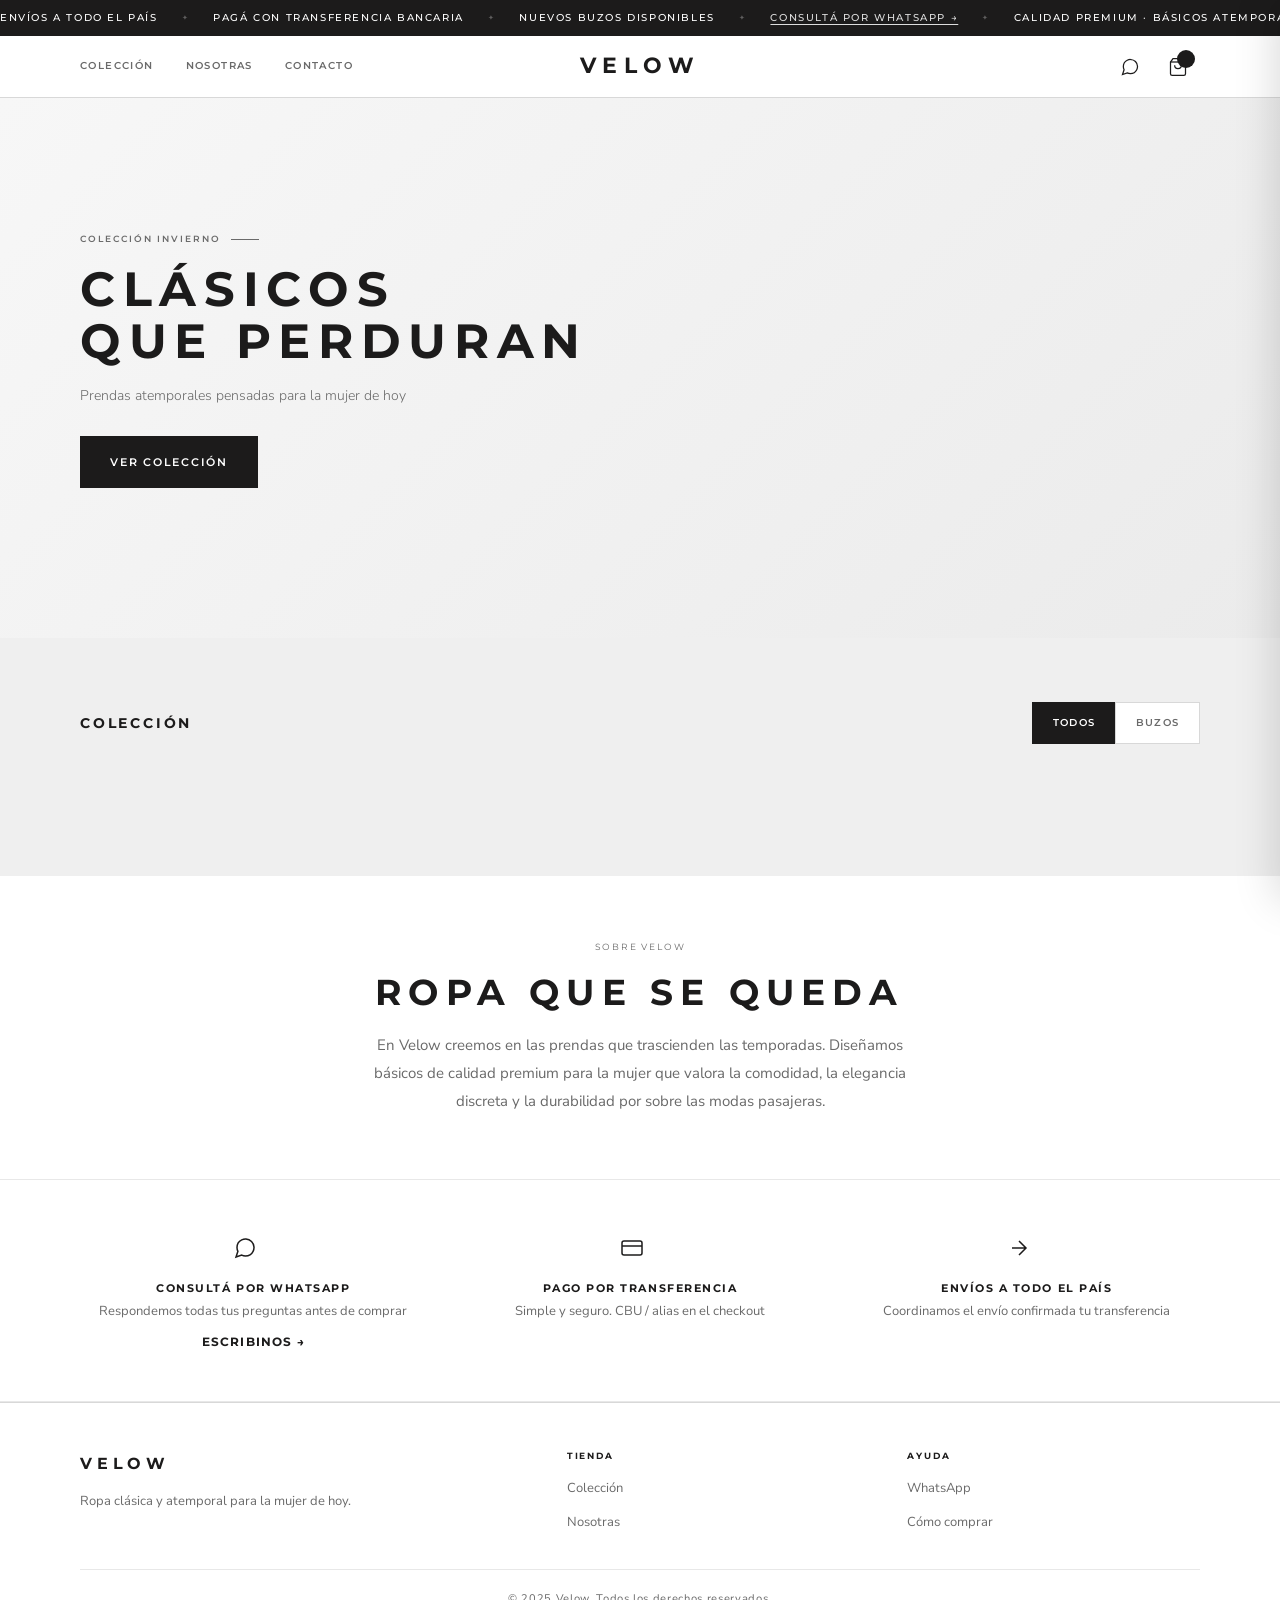
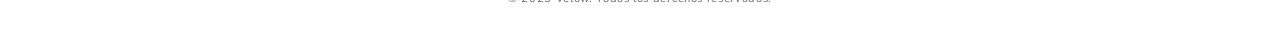
==== index.html @ 0496603e "Add files via upload" ====
<!DOCTYPE html>
<html lang="es">
<head>
  <meta charset="UTF-8">
  <meta name="viewport" content="width=device-width, initial-scale=1.0, viewport-fit=cover">
  <title>Velow — Indumentaria clásica para mujer</title>
  <meta name="description" content="Velow — Ropa clásica y atemporal para mujer. Básicos de calidad premium. Pagá con transferencia bancaria.">
  <meta name="theme-color" content="#1c1b1b">
  <link rel="canonical" href="https://velow.shop/">
  <link rel="stylesheet" href="css/style.css">
</head>
<body>

  <!-- ── Announcement bar (marquee) ────────────────────────── -->
  <div class="announcement-bar" role="marquee" aria-label="Novedades">
    <div class="marquee-track">
      <div class="marquee-content" aria-hidden="false">
        <span>Envíos a todo el país</span>
        <span class="marquee-sep">✦</span>
        <span>Pagá con transferencia bancaria</span>
        <span class="marquee-sep">✦</span>
        <span>Nuevos buzos disponibles</span>
        <span class="marquee-sep">✦</span>
        <a href="https://wa.me/5493876364197" target="_blank" rel="noopener">Consultá por WhatsApp →</a>
        <span class="marquee-sep">✦</span>
        <span>Calidad premium · Básicos atemporales</span>
        <span class="marquee-sep">✦</span>
      </div>
      <div class="marquee-content" aria-hidden="true">
        <span>Envíos a todo el país</span>
        <span class="marquee-sep">✦</span>
        <span>Pagá con transferencia bancaria</span>
        <span class="marquee-sep">✦</span>
        <span>Nuevos buzos disponibles</span>
        <span class="marquee-sep">✦</span>
        <a href="https://wa.me/5493876364197" target="_blank" rel="noopener">Consultá por WhatsApp →</a>
        <span class="marquee-sep">✦</span>
        <span>Calidad premium · Básicos atemporales</span>
        <span class="marquee-sep">✦</span>
      </div>
    </div>
  </div>

  <!-- ── Mobile Nav Overlay ──────────────────────────────────── -->
  <div class="mobile-nav-overlay" id="mobile-nav-overlay" aria-hidden="true"></div>
  <nav class="mobile-nav" id="mobile-nav" aria-label="Menú móvil" aria-hidden="true">
    <div class="mobile-nav-header">
      <span class="mobile-nav-logo">VELOW</span>
      <button class="btn-icon" id="btn-close-mobile-nav" aria-label="Cerrar menú">
        <svg xmlns="http://www.w3.org/2000/svg" width="20" height="20" viewBox="0 0 24 24" fill="none" stroke="currentColor" stroke-width="1.5"><line x1="18" y1="6" x2="6" y2="18"/><line x1="6" y1="6" x2="18" y2="18"/></svg>
      </button>
    </div>
    <div class="mobile-nav-links">
      <a href="#coleccion" class="mobile-nav-link" id="mnav-coleccion">
        Colección
        <svg xmlns="http://www.w3.org/2000/svg" width="14" height="14" viewBox="0 0 24 24" fill="none" stroke="currentColor" stroke-width="2"><polyline points="9 18 15 12 9 6"/></svg>
      </a>
      <a href="#nosotras" class="mobile-nav-link" id="mnav-nosotras">
        Nosotras
        <svg xmlns="http://www.w3.org/2000/svg" width="14" height="14" viewBox="0 0 24 24" fill="none" stroke="currentColor" stroke-width="2"><polyline points="9 18 15 12 9 6"/></svg>
      </a>
      <a href="#contacto" class="mobile-nav-link" id="mnav-contacto">
        Contacto
        <svg xmlns="http://www.w3.org/2000/svg" width="14" height="14" viewBox="0 0 24 24" fill="none" stroke="currentColor" stroke-width="2"><polyline points="9 18 15 12 9 6"/></svg>
      </a>
    </div>
    <div class="mobile-nav-footer">
      <a href="https://wa.me/5493876364197" target="_blank" rel="noopener">
        <svg xmlns="http://www.w3.org/2000/svg" width="16" height="16" viewBox="0 0 24 24" fill="none" stroke="currentColor" stroke-width="1.5"><path d="M21 11.5a8.38 8.38 0 0 1-.9 3.8 8.5 8.5 0 0 1-7.6 4.7 8.38 8.38 0 0 1-3.8-.9L3 21l1.9-5.7a8.38 8.38 0 0 1-.9-3.8 8.5 8.5 0 0 1 4.7-7.6 8.38 8.38 0 0 1 3.8-.9h.5a8.48 8.48 0 0 1 8 8v.5z"/></svg>
        WhatsApp: +54 9 387 636-4197
      </a>
    </div>
  </nav>

  <!-- ── Header ─────────────────────────────────────────────── -->
  <header class="header" id="header">
    <div class="header-inner container">

      <!-- Hamburguesa (solo mobile) -->
      <button class="btn-hamburger" id="btn-hamburger" aria-label="Abrir menú" aria-expanded="false" aria-controls="mobile-nav">
        <span></span><span></span><span></span>
      </button>

      <!-- Nav desktop (oculta en mobile via CSS) -->
      <nav class="header-nav" aria-label="Navegación principal">
        <a href="#coleccion" class="nav-link">Colección</a>
        <a href="#nosotras" class="nav-link">Nosotras</a>
        <a href="#contacto" class="nav-link">Contacto</a>
      </nav>

      <!-- Logo centrado -->
      <a href="index.html" class="header-logo" aria-label="Velow — Inicio">
        <span class="logo-text">VELOW</span>
      </a>

      <!-- Acciones: WhatsApp + Carrito -->
      <div class="header-actions">
        <a href="https://wa.me/5493876364197"
           class="btn-icon" target="_blank" rel="noopener"
           aria-label="Contactar por WhatsApp" title="WhatsApp">
          <svg xmlns="http://www.w3.org/2000/svg" width="20" height="20" viewBox="0 0 24 24" fill="none" stroke="currentColor" stroke-width="1.5"><path d="M21 11.5a8.38 8.38 0 0 1-.9 3.8 8.5 8.5 0 0 1-7.6 4.7 8.38 8.38 0 0 1-3.8-.9L3 21l1.9-5.7a8.38 8.38 0 0 1-.9-3.8 8.5 8.5 0 0 1 4.7-7.6 8.38 8.38 0 0 1 3.8-.9h.5a8.48 8.48 0 0 1 8 8v.5z"/></svg>
        </a>
        <button class="btn-icon" id="btn-cart" aria-label="Abrir carrito" title="Carrito">
          <svg xmlns="http://www.w3.org/2000/svg" width="20" height="20" viewBox="0 0 24 24" fill="none" stroke="currentColor" stroke-width="1.5"><path d="M6 2L3 6v14a2 2 0 0 0 2 2h14a2 2 0 0 0 2-2V6l-3-4z"/><line x1="3" y1="6" x2="21" y2="6"/><path d="M16 10a4 4 0 0 1-8 0"/></svg>
          <span class="cart-badge" id="cart-badge" aria-live="polite"></span>
        </button>
      </div>

    </div>
  </header>

  <!-- ── Cart Drawer ─────────────────────────────────────────── -->
  <div class="cart-overlay" id="cart-overlay" aria-hidden="true"></div>
  <aside class="cart-drawer" id="cart-drawer" role="dialog" aria-label="Carrito" aria-hidden="true">
    <div class="cart-drawer-header">
      <h2 class="cart-title">Tu carrito</h2>
      <button class="btn-icon" id="btn-close-cart" aria-label="Cerrar carrito">
        <svg xmlns="http://www.w3.org/2000/svg" width="20" height="20" viewBox="0 0 24 24" fill="none" stroke="currentColor" stroke-width="1.5"><line x1="18" y1="6" x2="6" y2="18"/><line x1="6" y1="6" x2="18" y2="18"/></svg>
      </button>
    </div>

    <div class="cart-empty" id="cart-empty">
      <svg xmlns="http://www.w3.org/2000/svg" width="48" height="48" viewBox="0 0 24 24" fill="none" stroke="currentColor" stroke-width="1">
        <path d="M6 2L3 6v14a2 2 0 0 0 2 2h14a2 2 0 0 0 2-2V6l-3-4z"/><line x1="3" y1="6" x2="21" y2="6"/><path d="M16 10a4 4 0 0 1-8 0"/>
      </svg>
      <p>Tu carrito está vacío</p>
      <button class="btn btn-secondary btn-sm" id="btn-keep-shopping">Ver productos</button>
    </div>

    <div class="cart-items" id="cart-items" style="display:none"></div>

    <div class="cart-footer" id="cart-footer" style="display:none">
      <div class="cart-total">
        <span>Total</span>
        <span id="cart-total-amount">$0</span>
      </div>
      <a href="checkout.html" class="btn btn-primary btn-full" id="btn-checkout">
        Finalizar compra
      </a>
      <p class="cart-hint">El envío se coordina por WhatsApp</p>
    </div>
  </aside>

  <!-- ── Hero ───────────────────────────────────────────────── -->
  <section class="hero">
    <div class="hero-content container">
      <div class="hero-inner">
        <p class="hero-eyebrow">Colección Invierno</p>
        <h1 class="hero-title">Clásicos<br>que perduran</h1>
        <p class="hero-subtitle">Prendas atemporales pensadas para la mujer de hoy</p>
        <a href="#coleccion" class="btn btn-primary">Ver colección</a>
      </div>
    </div>
  </section>

  <!-- ── Colección ──────────────────────────────────────────── -->
  <section class="catalog" id="coleccion">
    <div class="container">
      <div class="catalog-header">
        <h2 class="catalog-title">Colección</h2>
        <div class="catalog-filters" id="catalog-filters" role="group" aria-label="Filtros">
          <button class="filter-btn active" data-filter="all">Todos</button>
          <button class="filter-btn" data-filter="buzos">Buzos</button>
        </div>
      </div>
      <div class="product-grid" id="product-grid" aria-label="Productos"></div>
    </div>
  </section>

  <!-- ── Nosotras ───────────────────────────────────────────── -->
  <section class="nosotras" id="nosotras">
    <div class="container">
      <p class="nosotras-eyebrow">Sobre Velow</p>
      <h2 class="nosotras-title">Ropa que se queda</h2>
      <p class="nosotras-text">
        En Velow creemos en las prendas que trascienden las temporadas.
        Diseñamos básicos de calidad premium para la mujer que valora la
        comodidad, la elegancia discreta y la durabilidad por sobre las
        modas pasajeras.
      </p>
    </div>
  </section>

  <!-- ── Features / Contacto ───────────────────────────────── -->
  <section class="features" id="contacto">
    <div class="container">
      <div class="features-grid">

        <div class="feature">
          <div class="feature-icon">
            <svg xmlns="http://www.w3.org/2000/svg" width="24" height="24" viewBox="0 0 24 24" fill="none" stroke="currentColor" stroke-width="1.5"><path d="M21 11.5a8.38 8.38 0 0 1-.9 3.8 8.5 8.5 0 0 1-7.6 4.7 8.38 8.38 0 0 1-3.8-.9L3 21l1.9-5.7a8.38 8.38 0 0 1-.9-3.8 8.5 8.5 0 0 1 4.7-7.6 8.38 8.38 0 0 1 3.8-.9h.5a8.48 8.48 0 0 1 8 8v.5z"/></svg>
          </div>
          <div class="feature-text">
            <h3>Consultá por WhatsApp</h3>
            <p>Respondemos todas tus preguntas antes de comprar</p>
            <a href="https://wa.me/5493876364197" target="_blank" rel="noopener"
               style="margin-top:10px;font-size:12px;color:var(--heading-color);display:inline-flex;align-items:center;gap:4px;font-family:var(--font-heading);letter-spacing:.1em;text-transform:uppercase;font-weight:700;">
              Escribinos →
            </a>
          </div>
        </div>

        <div class="feature">
          <div class="feature-icon">
            <svg xmlns="http://www.w3.org/2000/svg" width="24" height="24" viewBox="0 0 24 24" fill="none" stroke="currentColor" stroke-width="1.5"><rect x="2" y="5" width="20" height="14" rx="2"/><line x1="2" y1="10" x2="22" y2="10"/></svg>
          </div>
          <div class="feature-text">
            <h3>Pago por transferencia</h3>
            <p>Simple y seguro. CBU / alias en el checkout</p>
          </div>
        </div>

        <div class="feature">
          <div class="feature-icon">
            <svg xmlns="http://www.w3.org/2000/svg" width="24" height="24" viewBox="0 0 24 24" fill="none" stroke="currentColor" stroke-width="1.5"><path d="M5 12h14M12 5l7 7-7 7"/></svg>
          </div>
          <div class="feature-text">
            <h3>Envíos a todo el país</h3>
            <p>Coordinamos el envío confirmada tu transferencia</p>
          </div>
        </div>

      </div>
    </div>
  </section>

  <!-- ── Footer ─────────────────────────────────────────────── -->
  <footer class="footer">
    <div class="container">
      <div class="footer-grid">
        <div class="footer-brand">
          <span class="logo-text">VELOW</span>
          <p style="margin-top:12px">Ropa clásica y atemporal para la mujer de hoy.</p>
        </div>
        <div class="footer-links">
          <h4>Tienda</h4>
          <ul>
            <li><a href="#coleccion">Colección</a></li>
            <li><a href="#nosotras">Nosotras</a></li>
          </ul>
        </div>
        <div class="footer-links">
          <h4>Ayuda</h4>
          <ul>
            <li><a href="https://wa.me/5493876364197" target="_blank" rel="noopener">WhatsApp</a></li>
            <li><a href="checkout.html">Cómo comprar</a></li>
          </ul>
        </div>
      </div>
      <div class="footer-bottom">
        <p>© 2025 Velow. Todos los derechos reservados.</p>
      </div>
    </div>
  </footer>

  <!-- ── Toast ──────────────────────────────────────────────── -->
  <div class="toast" id="toast" role="status" aria-live="polite"></div>

  <!-- ── Scripts ────────────────────────────────────────────── -->
  <script src="js/products.js"></script>
  <script src="js/cart.js"></script>
  <script src="js/main.js"></script>
  <script>
    // ── Hamburger menu ──────────────────────────────────────
    const btnHamburger     = document.getElementById('btn-hamburger');
    const btnCloseMobileNav= document.getElementById('btn-close-mobile-nav');
    const mobileNav        = document.getElementById('mobile-nav');
    const mobileNavOverlay = document.getElementById('mobile-nav-overlay');

    function openMobileNav() {
      mobileNav.classList.add('open');
      mobileNav.setAttribute('aria-hidden', 'false');
      mobileNavOverlay.classList.add('open');
      mobileNavOverlay.setAttribute('aria-hidden', 'false');
      btnHamburger.classList.add('open');
      btnHamburger.setAttribute('aria-expanded', 'true');
      document.body.classList.add('no-scroll');
    }

    function closeMobileNav() {
      mobileNav.classList.remove('open');
      mobileNav.setAttribute('aria-hidden', 'true');
      mobileNavOverlay.classList.remove('open');
      mobileNavOverlay.setAttribute('aria-hidden', 'true');
      btnHamburger.classList.remove('open');
      btnHamburger.setAttribute('aria-expanded', 'false');
      document.body.classList.remove('no-scroll');
    }

    btnHamburger.addEventListener('click', () => {
      mobileNav.classList.contains('open') ? closeMobileNav() : openMobileNav();
    });
    btnCloseMobileNav.addEventListener('click', closeMobileNav);
    mobileNavOverlay.addEventListener('click', closeMobileNav);

    // Cerrar al hacer click en un link interno
    document.querySelectorAll('.mobile-nav-link').forEach(link => {
      link.addEventListener('click', closeMobileNav);
    });

    // ── Header sombra al hacer scroll ──────────────────────
    const header = document.getElementById('header');
    window.addEventListener('scroll', () => {
      header.classList.toggle('scrolled', window.scrollY > 20);
    }, { passive: true });
  </script>
</body>
</html>
---- css/style.css ----
/* ════════════════════════════════════════════════════════════
   VELOW — CSS 100% Mobile-First
   ─────────────────────────────────────────────────────────────
   Filosofía: Base = móvil (320px+)
              Min-width queries para tablet y desktop
   Tipografía: Montserrat + Nunito Sans
   Paleta:     Prestige Allure — #1c1b1b · #efefef · #6a6a6a
   ════════════════════════════════════════════════════════════ */

@import url('https://fonts.googleapis.com/css2?family=Montserrat:wght@400;500;600;700&family=Nunito+Sans:ital,wght@0,300;0,400;0,600;1,300&display=swap');

/* ─── Variables globales ─────────────────────────────────────── */
:root {
  --heading-color:     #1c1b1b;
  --text-color:        #1c1b1b;
  --text-light:        #6a6a6a;
  --background:        #efefef;
  --light-bg:          #ffffff;
  --border-color:      #d8d8d8;
  --border-light:      #e8e8e8;
  --btn-bg:            #1c1b1b;
  --btn-text:          #ffffff;
  --header-bg:         #ffffff;
  --footer-bg:         #ffffff;
  --sale-color:        #f94c43;
  --announcement-bg:   #1c1b1b;
  --announcement-text: #ffffff;

  --font-heading: 'Montserrat', sans-serif;
  --font-body:    'Nunito Sans', sans-serif;

  /* Mobile: header más compacto */
  --header-h:      54px;
  --announce-h:    36px;
  --container-pad: 16px;
  --max-w:         1420px;
  --transition:    0.2s ease-in-out;
}

/* ─── Reset universal ────────────────────────────────────────── */
*, *::before, *::after {
  box-sizing: border-box;
  -webkit-font-smoothing: antialiased;
  -webkit-tap-highlight-color: transparent; /* quita flash azul en tap */
  margin: 0;
  padding: 0;
}

html {
  font-size: 14px;
  scroll-behavior: smooth;
  /* previene zoom involuntario al enfocar inputs en iOS */
  -webkit-text-size-adjust: 100%;
}

body {
  font-family: var(--font-body);
  color: var(--text-color);
  background: var(--background);
  line-height: 1.65;
  font-weight: 400;
  overflow-x: hidden;
}

/* Scroll bloqueado cuando modal/drawer abierto */
body.no-scroll { overflow: hidden; }

img, video { display: block; max-width: 100%; }
a { color: inherit; text-decoration: none; }
button { cursor: pointer; border: none; background: none; font: inherit; color: inherit; }
ul { list-style: none; }

input, select, textarea {
  font: inherit;
  color: inherit;
  width: 100%;
  border: 1px solid var(--border-color);
  background: var(--light-bg);
  padding: 14px 16px;   /* touch-friendly */
  outline: none;
  border-radius: 0;
  font-size: 16px;      /* ¡16px previene zoom en iOS! */
  transition: border-color var(--transition);
  -webkit-appearance: none;
  appearance: none;
}
input:focus, select:focus, textarea:focus { border-color: var(--heading-color); }
input::placeholder { color: var(--text-light); opacity: 1; }

/* ─── Container ──────────────────────────────────────────────── */
.container {
  width: 100%;
  max-width: var(--max-w);
  margin: 0 auto;
  padding: 0 var(--container-pad);
}
@media (min-width: 641px)  { :root { --container-pad: 32px; } }
@media (min-width: 1140px) { :root { --container-pad: 80px; } }

/* ─── Tipografía: headings uppercase Prestige ─────────────────── */
.heading, h1, h2, h3, h4 {
  font-family: var(--font-heading);
  font-weight: 700;
  color: var(--heading-color);
  letter-spacing: 0.12em;
  text-transform: uppercase;
  line-height: 1.2;
}

/* ══════════════════════════════════════════════════════════════
   ANNOUNCEMENT BAR — MARQUEE ANIMADO
   ══════════════════════════════════════════════════════════════ */
.announcement-bar {
  height: var(--announce-h);
  background: var(--announcement-bg);
  color: var(--announcement-text);
  overflow: hidden;
  display: flex;
  align-items: center;
  font-family: var(--font-heading);
  font-size: 10px;
  letter-spacing: 0.16em;
  text-transform: uppercase;
  font-weight: 500;
  user-select: none;
}

.marquee-track {
  display: flex;
  overflow: hidden;
  width: 100%;
}

.marquee-content {
  display: flex;
  align-items: center;
  gap: 24px;
  padding-right: 24px;
  white-space: nowrap;
  flex-shrink: 0;
  animation: marquee-scroll 28s linear infinite;
}

.announcement-bar:hover .marquee-content {
  animation-play-state: paused;
}

.marquee-sep {
  color: rgba(255,255,255,.3);
  font-size: 7px;
}

.announcement-bar a {
  color: rgba(255,255,255,.85);
  text-decoration: underline;
  text-underline-offset: 3px;
  transition: color var(--transition);
}
.announcement-bar a:hover { color: #fff; }

@keyframes marquee-scroll {
  from { transform: translateX(0); }
  to   { transform: translateX(-100%); }
}

/* ══════════════════════════════════════════════════════════════
   HEADER — MOBILE FIRST
   ══════════════════════════════════════════════════════════════ */
.header {
  position: sticky;
  top: 0;
  z-index: 100;
  background: var(--header-bg);
  border-bottom: 1px solid var(--border-color);
  height: var(--header-h);
  animation: slideDown 0.4s ease both;
}
.header.scrolled { box-shadow: 0 2px 16px rgba(0,0,0,.08); }

.header-inner {
  height: 100%;
  display: flex;
  align-items: center;
  justify-content: space-between;
  gap: 8px;
}

/* Logo — siempre visible y centrado en mobile */
.header-logo {
  position: absolute;
  left: 50%;
  transform: translateX(-50%);
  display: flex;
  align-items: center;
}
.logo-text {
  font-family: var(--font-heading);
  font-size: 20px;
  font-weight: 700;
  letter-spacing: 0.3em;
  text-transform: uppercase;
  color: var(--heading-color);
}

/* Nav desktop: oculta en mobile, visible en ≥641px */
.header-nav {
  display: none;
}
@media (min-width: 641px) {
  .header-nav {
    display: flex;
    align-items: center;
    gap: 24px;
  }
  .header-logo {
    position: static;
    transform: none;
  }
  .header-inner {
    display: grid;
    grid-template-columns: 1fr auto 1fr;
  }
  :root { --header-h: 62px; }
}
@media (min-width: 1140px) {
  .header-nav { gap: 32px; }
  .logo-text { font-size: 22px; }
}

.nav-link {
  font-family: var(--font-heading);
  font-size: 10px;
  font-weight: 600;
  letter-spacing: 0.14em;
  text-transform: uppercase;
  color: var(--text-light);
  transition: color var(--transition);
  position: relative;
  padding: 4px 0;
}
.nav-link::after {
  content: '';
  position: absolute;
  bottom: 0;
  left: 0;
  width: 100%;
  height: 1px;
  background: var(--heading-color);
  transform: scaleX(0);
  transform-origin: right;
  transition: transform 0.3s cubic-bezier(0.4,0,0.2,1);
}
.nav-link:hover { color: var(--heading-color); }
.nav-link:hover::after { transform: scaleX(1); transform-origin: left; }

/* Header actions */
.header-actions {
  display: flex;
  align-items: center;
  gap: 4px;
  justify-content: flex-end;
}

/* Touch target mínimo 44×44px */
.btn-icon {
  display: flex;
  align-items: center;
  justify-content: center;
  min-width: 44px;
  min-height: 44px;
  color: var(--heading-color);
  transition: opacity var(--transition);
  position: relative;
}
.btn-icon:hover { opacity: 0.6; }

.cart-badge {
  position: absolute;
  top: 5px;
  right: 5px;
  min-width: 18px;
  height: 18px;
  padding: 0 4px;
  background: var(--btn-bg);
  color: #fff;
  border-radius: 100px;
  font-size: 10px;
  font-weight: 700;
  font-family: var(--font-heading);
  display: flex;
  align-items: center;
  justify-content: center;
  transition: transform 0.2s cubic-bezier(0.34,1.56,0.64,1);
}
.cart-badge.bump {
  animation: badge-bump 0.35s cubic-bezier(0.34,1.56,0.64,1);
}

/* Hamburger — visible solo en mobile */
.btn-hamburger {
  display: flex;
  flex-direction: column;
  justify-content: center;
  gap: 5px;
  min-width: 44px;
  min-height: 44px;
  padding: 10px 12px;
  cursor: pointer;
}
.btn-hamburger span {
  display: block;
  width: 22px;
  height: 1.5px;
  background: var(--heading-color);
  transition: all 0.3s ease;
  transform-origin: center;
}
.btn-hamburger.open span:nth-child(1) { transform: translateY(6.5px) rotate(45deg); }
.btn-hamburger.open span:nth-child(2) { opacity: 0; transform: scaleX(0); }
.btn-hamburger.open span:nth-child(3) { transform: translateY(-6.5px) rotate(-45deg); }

@media (min-width: 641px) {
  .btn-hamburger { display: none; }
}

/* ══════════════════════════════════════════════════════════════
   MOBILE NAV DRAWER (hamburguesa → slide desde izquierda)
   ══════════════════════════════════════════════════════════════ */
.mobile-nav-overlay {
  position: fixed;
  inset: 0;
  background: rgba(28,27,27,.5);
  z-index: 150;
  opacity: 0;
  pointer-events: none;
  transition: opacity 0.3s ease;
}
.mobile-nav-overlay.open { opacity: 1; pointer-events: auto; }

.mobile-nav {
  position: fixed;
  top: 0;
  left: 0;
  bottom: 0;
  width: 80vw;
  max-width: 300px;
  background: var(--light-bg);
  z-index: 151;
  display: flex;
  flex-direction: column;
  transform: translateX(-100%);
  transition: transform 0.35s cubic-bezier(0.4,0,0.2,1);
  overflow-y: auto;
}
.mobile-nav.open { transform: none; }

.mobile-nav-header {
  display: flex;
  align-items: center;
  justify-content: space-between;
  padding: 16px 20px;
  border-bottom: 1px solid var(--border-light);
}
.mobile-nav-logo {
  font-family: var(--font-heading);
  font-size: 18px;
  font-weight: 700;
  letter-spacing: 0.28em;
}
.mobile-nav-links {
  padding: 24px 20px;
  display: flex;
  flex-direction: column;
  gap: 0;
}
.mobile-nav-link {
  font-family: var(--font-heading);
  font-size: 13px;
  font-weight: 600;
  letter-spacing: 0.14em;
  text-transform: uppercase;
  color: var(--heading-color);
  padding: 18px 0;
  border-bottom: 1px solid var(--border-light);
  display: flex;
  align-items: center;
  justify-content: space-between;
  transition: color var(--transition);
}
.mobile-nav-link:hover { color: var(--text-light); }

.mobile-nav-footer {
  margin-top: auto;
  padding: 24px 20px;
  border-top: 1px solid var(--border-light);
}
.mobile-nav-footer a {
  display: flex;
  align-items: center;
  gap: 10px;
  font-size: 14px;
  color: var(--text-light);
  margin-top: 12px;
}
.mobile-nav-footer a:first-child { margin-top: 0; }

/* ══════════════════════════════════════════════════════════════
   CART DRAWER — MOBILE FIRST
   ══════════════════════════════════════════════════════════════ */
.cart-overlay {
  position: fixed;
  inset: 0;
  background: rgba(28,27,27,.4);
  z-index: 200;
  opacity: 0;
  pointer-events: none;
  transition: opacity 0.3s ease;
}
.cart-overlay.open { opacity: 1; pointer-events: auto; }

.cart-drawer {
  position: fixed;
  top: 0;
  right: 0;
  bottom: 0;
  width: 100vw;          /* full width en mobile */
  max-width: 420px;
  background: var(--light-bg);
  z-index: 201;
  display: flex;
  flex-direction: column;
  transform: translateX(100%);
  transition: transform 0.35s cubic-bezier(0.4,0,0.2,1);
  box-shadow: -4px 0 40px rgba(0,0,0,.15);
}
.cart-drawer.open { transform: none; }

.cart-drawer-header {
  display: flex;
  align-items: center;
  justify-content: space-between;
  padding: 16px 20px;
  border-bottom: 1px solid var(--border-light);
  flex-shrink: 0;
}
.cart-title {
  font-family: var(--font-heading);
  font-size: 11px;
  font-weight: 700;
  letter-spacing: 0.2em;
  text-transform: uppercase;
}

.cart-items {
  flex: 1;
  overflow-y: auto;
  -webkit-overflow-scrolling: touch;
  padding: 0 20px;
}

.cart-item {
  display: grid;
  grid-template-columns: 68px 1fr auto;
  gap: 12px;
  align-items: start;
  padding: 16px 0;
  border-bottom: 1px solid var(--border-light);
  animation: fadeIn .25s ease both;
}
.cart-item-swatch {
  width: 68px;
  height: 90px;
  background: var(--background);
  border: 1px solid var(--border-light);
  object-fit: cover;
  flex-shrink: 0;
}
.cart-item-info { min-width: 0; }
.cart-item-name {
  font-family: var(--font-heading);
  font-size: 10px;
  font-weight: 700;
  letter-spacing: 0.1em;
  text-transform: uppercase;
  margin-bottom: 4px;
  white-space: nowrap;
  overflow: hidden;
  text-overflow: ellipsis;
}
.cart-item-meta { font-size: 12px; color: var(--text-light); margin-bottom: 10px; }
.cart-item-qty {
  display: flex;
  align-items: center;
  gap: 10px;
}
.qty-btn {
  width: 32px;    /* touch-friendly */
  height: 32px;
  border: 1px solid var(--border-color);
  display: flex;
  align-items: center;
  justify-content: center;
  font-size: 16px;
  transition: all var(--transition);
  color: var(--heading-color);
  flex-shrink: 0;
}
.qty-btn:hover { background: var(--btn-bg); color: #fff; border-color: var(--btn-bg); }
.qty-num {
  font-size: 14px;
  font-weight: 600;
  min-width: 20px;
  text-align: center;
}
.cart-item-price { font-size: 13px; font-weight: 600; white-space: nowrap; }
.btn-remove {
  font-size: 10px;
  font-family: var(--font-heading);
  letter-spacing: 0.08em;
  text-transform: uppercase;
  color: var(--text-light);
  margin-top: 6px;
  transition: color var(--transition);
  padding: 4px 0;
}
.btn-remove:hover { color: var(--sale-color); }

.cart-footer {
  padding: 16px 20px;
  border-top: 1px solid var(--border-light);
  display: flex;
  flex-direction: column;
  gap: 12px;
  flex-shrink: 0;
  /* Safe area para iPhone con home indicator */
  padding-bottom: max(16px, env(safe-area-inset-bottom));
}
.cart-total {
  display: flex;
  justify-content: space-between;
  align-items: center;
  font-family: var(--font-heading);
  font-size: 12px;
  font-weight: 700;
  letter-spacing: 0.12em;
  text-transform: uppercase;
}
.cart-hint {
  font-size: 11px;
  color: var(--text-light);
  text-align: center;
  letter-spacing: 0.04em;
}
.cart-empty {
  flex: 1;
  display: flex;
  flex-direction: column;
  align-items: center;
  justify-content: center;
  gap: 20px;
  padding: 40px 20px;
  color: var(--text-light);
  text-align: center;
}
.cart-empty p {
  font-family: var(--font-heading);
  font-size: 11px;
  letter-spacing: 0.14em;
  text-transform: uppercase;
}

/* ══════════════════════════════════════════════════════════════
   BOTONES — touch-friendly, sin border-radius
   ══════════════════════════════════════════════════════════════ */
.btn {
  display: inline-flex;
  align-items: center;
  justify-content: center;
  gap: 8px;
  padding: 15px 28px;
  font-family: var(--font-heading);
  font-size: 11px;
  font-weight: 600;
  letter-spacing: 0.16em;
  text-transform: uppercase;
  border-radius: 0;
  transition: all var(--transition);
  cursor: pointer;
  white-space: nowrap;
  min-height: 48px; /* touch-friendly */
  -webkit-tap-highlight-color: transparent;
}
.btn-primary {
  background: var(--btn-bg);
  color: var(--btn-text);
  border: 2px solid var(--btn-bg);
}
.btn-primary:hover { background: #333; border-color: #333; }
.btn-secondary {
  background: transparent;
  color: var(--heading-color);
  border: 2px solid var(--heading-color);
}
.btn-secondary:hover { background: var(--heading-color); color: #fff; }
.btn-full { width: 100%; }
.btn-sm { padding: 11px 20px; font-size: 10px; min-height: 42px; }

.btn:active:not(:disabled) { transform: scale(0.97); transition: transform 0.08s ease; }

/* ══════════════════════════════════════════════════════════════
   HERO — MOBILE FIRST
   ══════════════════════════════════════════════════════════════ */
.hero {
  background: var(--light-bg);
  position: relative;
  overflow: hidden;
  padding: 56px 0 64px; /* Mobile: más compacto */
}
.hero::before {
  content: '';
  position: absolute;
  inset: 0;
  background: linear-gradient(135deg, #f7f7f7 0%, #ebebeb 100%);
  pointer-events: none;
}
.hero-content {
  position: relative;
}
.hero-inner {
  display: flex;
  flex-direction: column;
  align-items: flex-start;
  max-width: 520px;
}
.hero-eyebrow {
  font-family: var(--font-heading);
  font-size: 9px;
  font-weight: 600;
  letter-spacing: 0.22em;
  text-transform: uppercase;
  color: var(--text-light);
  margin-bottom: 16px;
  display: flex;
  align-items: center;
  gap: 10px;
  opacity: 0;
  animation: fadeUp 0.7s 0.1s cubic-bezier(0.4,0,0.2,1) forwards;
}
.hero-eyebrow::after {
  content: '';
  width: 28px;
  height: 1px;
  background: var(--text-light);
}
.hero-title {
  font-family: var(--font-heading);
  font-size: clamp(26px, 7vw, 48px); /* escala fluida */
  font-weight: 700;
  letter-spacing: 0.16em;
  text-transform: uppercase;
  line-height: 1.1;
  color: var(--heading-color);
  margin-bottom: 16px;
  opacity: 0;
  animation: fadeUp 0.7s 0.25s cubic-bezier(0.4,0,0.2,1) forwards;
}
.hero-subtitle {
  font-size: 14px;
  color: var(--text-light);
  font-weight: 300;
  line-height: 1.7;
  margin-bottom: 28px;
  max-width: 340px;
  opacity: 0;
  animation: fadeUp 0.7s 0.4s cubic-bezier(0.4,0,0.2,1) forwards;
}
.hero-inner > .btn {
  opacity: 0;
  animation: fadeUp 0.7s 0.55s cubic-bezier(0.4,0,0.2,1) forwards;
}

/* En tablet+ el hero ocupa más altura */
@media (min-width: 641px) {
  .hero {
    min-height: 60vh;
    padding: 80px 0 96px;
    display: flex;
    align-items: center;
  }
}

/* ══════════════════════════════════════════════════════════════
   CATALOG / COLECCIÓN
   ══════════════════════════════════════════════════════════════ */
.catalog {
  padding: 40px 0 64px;
}
@media (min-width: 641px) { .catalog { padding: 56px 0 80px; } }
@media (min-width: 1140px) { .catalog { padding: 64px 0 96px; } }

.catalog-header {
  display: flex;
  flex-direction: column;
  gap: 16px;
  margin-bottom: 28px;
}
@media (min-width: 641px) {
  .catalog-header {
    flex-direction: row;
    align-items: center;
    justify-content: space-between;
    margin-bottom: 36px;
  }
}

.catalog-title {
  font-family: var(--font-heading);
  font-size: 14px;
  font-weight: 700;
  letter-spacing: 0.2em;
  text-transform: uppercase;
}

/* Filtros: scroll horizontal en mobile si hay muchos */
.catalog-filters {
  display: flex;
  gap: 0;
  overflow-x: auto;
  -webkit-overflow-scrolling: touch;
  scrollbar-width: none;
}
.catalog-filters::-webkit-scrollbar { display: none; }

.filter-btn {
  flex-shrink: 0;
  padding: 10px 20px;
  font-family: var(--font-heading);
  font-size: 10px;
  font-weight: 600;
  letter-spacing: 0.12em;
  text-transform: uppercase;
  color: var(--text-light);
  border: 1px solid var(--border-color);
  border-right: none;
  background: var(--light-bg);
  transition: all var(--transition);
  cursor: pointer;
  min-height: 42px;
}
.filter-btn:last-child { border-right: 1px solid var(--border-color); }
.filter-btn:hover { color: var(--heading-color); }
.filter-btn.active {
  background: var(--btn-bg);
  color: #fff;
  border-color: var(--btn-bg);
}

/* ══════════════════════════════════════════════════════════════
   PRODUCT GRID — 2 columnas en mobile, más en desktop
   ══════════════════════════════════════════════════════════════ */
.product-grid {
  display: grid;
  grid-template-columns: 1fr 1fr;   /* mobile: 2 columnas */
  gap: 0;
  margin: 0 -6px;
}
@media (min-width: 641px) {
  .product-grid {
    grid-template-columns: repeat(3, 1fr);
    margin: 0 -10px;
  }
}
@media (min-width: 1008px) {
  .product-grid {
    grid-template-columns: repeat(4, 1fr);
    margin: 0 -12px;
  }
}

/* ══════════════════════════════════════════════════════════════
   PRODUCT CARD — mobile first
   ══════════════════════════════════════════════════════════════ */
.product-card {
  display: flex;
  flex-direction: column;
  cursor: pointer;
  padding: 0 6px 20px;
  text-align: center;
}
@media (min-width: 641px) { .product-card { padding: 0 10px 28px; } }
@media (min-width: 1008px) { .product-card { padding: 0 12px 32px; } }

/* Stagger de entrada */
.product-card { animation: fadeUp 0.5s ease both; }
.product-card:nth-child(1) { animation-delay: 0.05s; }
.product-card:nth-child(2) { animation-delay: 0.12s; }
.product-card:nth-child(3) { animation-delay: 0.19s; }
.product-card:nth-child(4) { animation-delay: 0.26s; }
.product-card:nth-child(5) { animation-delay: 0.33s; }
.product-card:nth-child(6) { animation-delay: 0.40s; }
.product-card:nth-child(7) { animation-delay: 0.47s; }
.product-card:nth-child(8) { animation-delay: 0.54s; }

.card-image-wrap {
  position: relative;
  overflow: hidden;
  background: var(--light-bg);
  margin-bottom: 10px;
  aspect-ratio: 3/4;
  transition: box-shadow 0.4s ease;
}

/* Imagen base: will-change para GPU, sin transition (la animation la maneja) */
.card-image-wrap img {
  width: 100%;
  height: 100%;
  object-fit: cover;
  transform-origin: center center;
  will-change: transform;
  transition: opacity 0.45s ease; /* para crossfade de color */
}

/* ─── Ken Burns: 4 variantes (pan en distintas direcciones) ─── */
/* odd cards: zoom hacia arriba-izquierda */
.product-card:nth-child(odd):hover .card-image-wrap img {
  animation: kb-ul 7s ease-in-out forwards;
}
/* even cards: zoom hacia abajo-derecha */
.product-card:nth-child(even):hover .card-image-wrap img {
  animation: kb-dr 7s ease-in-out forwards;
}
/* Cada 3ra card: zoom central con leve pan derecha */
.product-card:nth-child(3n):hover .card-image-wrap img {
  animation: kb-cr 7s ease-in-out forwards;
}
/* Cada 4ta card: zoom con pan izquierda */
.product-card:nth-child(4n):hover .card-image-wrap img {
  animation: kb-cl 7s ease-in-out forwards;
}

@keyframes kb-ul {
  0%   { transform: scale(1.0) translate(0%, 0%); }
  40%  { transform: scale(1.07) translate(-2%, -1.5%); }
  100% { transform: scale(1.12) translate(-3%, -2.5%); }
}
@keyframes kb-dr {
  0%   { transform: scale(1.0) translate(0%, 0%); }
  40%  { transform: scale(1.07) translate(1.5%, 2%); }
  100% { transform: scale(1.12) translate(2.5%, 3%); }
}
@keyframes kb-cr {
  0%   { transform: scale(1.0) translate(-1.5%, 0%); }
  50%  { transform: scale(1.08) translate(0%, -1%); }
  100% { transform: scale(1.12) translate(1.5%, 0%); }
}
@keyframes kb-cl {
  0%   { transform: scale(1.0) translate(1.5%, 0%); }
  50%  { transform: scale(1.08) translate(0%, 1%); }
  100% { transform: scale(1.12) translate(-1.5%, 0%); }
}

/* Al salir del hover: la imagen vuelve suavemente */
.product-card .card-image-wrap img {
  transition: transform 0.9s cubic-bezier(0.4,0,0.2,1), opacity 0.45s ease;
}

/* Sombra en hover */
.product-card:hover .card-image-wrap { box-shadow: 0 10px 40px rgba(28,27,27,.14); }

/* ─── Hover overlay: "VER PRODUCTO" slide-up desde abajo ────── */
.card-image-wrap::after {
  content: 'VER PRODUCTO';
  position: absolute;
  bottom: 0;
  left: 0;
  right: 0;
  background: rgba(28, 27, 27, 0.75);
  color: #fff;
  font-family: var(--font-heading);
  font-size: 9px;
  font-weight: 700;
  letter-spacing: 0.22em;
  padding: 14px;
  text-align: center;
  transform: translateY(100%);
  transition: transform 0.35s cubic-bezier(0.4, 0, 0.2, 1);
  z-index: 2;
  pointer-events: none;
  text-transform: uppercase;
}
/* En touch devices: no mostramos el overlay (hay tap directo) */
@media (hover: hover) {
  .product-card:hover .card-image-wrap::after { transform: translateY(0); }
}

/* Placeholder cuando no hay imagen */
.card-img-placeholder {
  width: 100%;
  height: 100%;
  display: flex;
  flex-direction: column;
  align-items: center;
  justify-content: center;
  gap: 8px;
  background: var(--light-bg);
}
.card-img-placeholder svg { opacity: .25; }
.card-img-placeholder span {
  font-family: var(--font-heading);
  font-size: 8px;
  letter-spacing: .12em;
  text-transform: uppercase;
  color: var(--text-light);
  text-align: center;
  padding: 0 8px;
}

/* Badges */
.card-badge {
  position: absolute;
  top: 8px;
  left: 8px;
  padding: 3px 8px;
  font-family: var(--font-heading);
  font-size: 8px;
  font-weight: 700;
  letter-spacing: 0.1em;
  text-transform: uppercase;
  z-index: 1;
}
.card-badge-nuevo   { background: var(--btn-bg); color: #fff; }
.card-badge-agotado { background: var(--background); color: var(--text-light); border: 1px solid var(--border-color); }

/* Dots de color en hover */
.card-colors {
  position: absolute;
  bottom: 8px;
  left: 50%;
  transform: translateX(-50%) translateY(6px);
  display: flex;
  gap: 5px;
  opacity: 0;
  transition: all 0.25s ease;
}
.product-card:hover .card-colors {
  opacity: 1;
  transform: translateX(-50%) translateY(0);
}
/* En mobile (touch) siempre visibles */
@media (hover: none) {
  .card-colors {
    opacity: 1;
    transform: translateX(-50%) translateY(0);
  }
}
.color-dot {
  width: 12px;
  height: 12px;
  border-radius: 50%;
  border: 2px solid rgba(255,255,255,.9);
  box-shadow: 0 1px 4px rgba(0,0,0,.2);
}

/* Info de card */
.card-info { flex: 1; }
.card-category {
  font-family: var(--font-heading);
  font-size: 8px;
  letter-spacing: 0.12em;
  text-transform: uppercase;
  color: var(--text-light);
  margin-bottom: 4px;
}
.card-name {
  font-family: var(--font-heading);
  font-size: 10px;
  font-weight: 700;
  letter-spacing: 0.12em;
  text-transform: uppercase;
  color: var(--heading-color);
  margin-bottom: 5px;
  /* Evita overflow en mobile */
  word-break: break-word;
  hyphens: auto;
}
@media (min-width: 641px) { .card-name { font-size: 12px; } }

.card-price {
  font-size: 13px;
  font-weight: 600;
  color: var(--text-color);
}
.card-consult {
  font-size: 10px;
  color: var(--text-light);
  margin-top: 3px;
}

/* ══════════════════════════════════════════════════════════════
   FEATURES / CONTACTO
   ══════════════════════════════════════════════════════════════ */
.features {
  padding: 48px 0;
  background: var(--light-bg);
  border-top: 1px solid var(--border-light);
  border-bottom: 1px solid var(--border-light);
}

/* Mobile: 1 columna */
.features-grid {
  display: flex;
  flex-direction: column;
  gap: 36px;
}
/* Tablet+: 3 columnas */
@media (min-width: 641px) {
  .features-grid {
    display: grid;
    grid-template-columns: repeat(3, 1fr);
    gap: 40px;
    text-align: center;
  }
  .feature-icon { margin: 0 auto 14px; }
}

.feature {
  display: flex;
  gap: 16px;
  align-items: flex-start;
  opacity: 0;
  animation: fadeUp 0.6s ease forwards;
}
.feature:nth-child(1) { animation-delay: 0.1s; }
.feature:nth-child(2) { animation-delay: 0.22s; }
.feature:nth-child(3) { animation-delay: 0.34s; }

@media (min-width: 641px) {
  .feature { flex-direction: column; gap: 0; align-items: center; }
}

.feature-icon {
  width: 40px;
  height: 40px;
  flex-shrink: 0;
  display: flex;
  align-items: center;
}
.feature-text h3 {
  font-family: var(--font-heading);
  font-size: 11px;
  font-weight: 700;
  letter-spacing: 0.14em;
  text-transform: uppercase;
  margin-bottom: 6px;
  color: var(--heading-color);
}
.feature-text p {
  font-size: 13px;
  color: var(--text-light);
  line-height: 1.6;
}
@media (min-width: 641px) {
  .feature-text { text-align: center; }
  .feature h3, .feature p { text-align: center; }
}

/* ══════════════════════════════════════════════════════════════
   SECCIÓN NOSOTRAS
   ══════════════════════════════════════════════════════════════ */
.nosotras {
  padding: 64px 0;
  background: var(--light-bg);
  text-align: center;
}
.nosotras-title {
  font-family: var(--font-heading);
  font-size: clamp(20px, 5vw, 36px);
  font-weight: 700;
  letter-spacing: 0.2em;
  text-transform: uppercase;
  margin-bottom: 18px;
}
.nosotras-text {
  font-size: 15px;
  color: var(--text-light);
  line-height: 1.85;
  max-width: 560px;
  margin: 0 auto;
}
.nosotras-eyebrow {
  font-family: var(--font-heading);
  font-size: 9px;
  letter-spacing: 0.2em;
  text-transform: uppercase;
  color: var(--text-light);
  margin-bottom: 16px;
}

/* ══════════════════════════════════════════════════════════════
   FOOTER — mobile first (1 columna)
   ══════════════════════════════════════════════════════════════ */
.footer {
  background: var(--footer-bg);
  border-top: 1px solid var(--border-color);
  padding: 48px 0 32px;
}

/* Mobile: columna única */
.footer-grid {
  display: flex;
  flex-direction: column;
  gap: 32px;
  margin-bottom: 36px;
}
/* Desktop: 3 columnas */
@media (min-width: 768px) {
  .footer-grid {
    display: grid;
    grid-template-columns: 1.5fr 1fr 1fr;
    gap: 48px;
  }
}

.footer-brand .logo-text {
  display: block;
  font-size: 16px;
  margin-bottom: 12px;
}
.footer-brand p { font-size: 13px; color: var(--text-light); line-height: 1.7; }

.footer-links h4 {
  font-family: var(--font-heading);
  font-size: 9px;
  font-weight: 700;
  letter-spacing: 0.2em;
  text-transform: uppercase;
  margin-bottom: 14px;
}
.footer-links ul { display: flex; flex-direction: column; gap: 10px; }
.footer-links a {
  font-size: 13px;
  color: var(--text-light);
  transition: color var(--transition);
  padding: 2px 0;
}
.footer-links a:hover { color: var(--heading-color); }

.footer-bottom {
  padding-top: 20px;
  border-top: 1px solid var(--border-light);
  font-size: 11px;
  color: var(--text-light);
  text-align: center;
  letter-spacing: 0.06em;
}

/* ══════════════════════════════════════════════════════════════
   BREADCRUMB
   ══════════════════════════════════════════════════════════════ */
.breadcrumb {
  padding: 12px 0;
  border-bottom: 1px solid var(--border-light);
  background: var(--light-bg);
  animation: fadeIn 0.4s ease;
}
.breadcrumb-inner {
  display: flex;
  align-items: center;
  gap: 6px;
  font-size: 11px;
  color: var(--text-light);
  white-space: nowrap;
  overflow-x: auto;
}
.breadcrumb-inner a:hover { color: var(--heading-color); }
.breadcrumb-inner .sep { color: var(--border-color); }

/* ══════════════════════════════════════════════════════════════
   PRODUCT DETAIL PAGE — mobile first (1 columna)
   ══════════════════════════════════════════════════════════════ */
.product-detail {
  padding: 24px 0 100px; /* espacio para sticky bar en mobile */
  background: var(--light-bg);
}
@media (min-width: 641px) { .product-detail { padding: 40px 0 64px; } }
@media (min-width: 1008px) { .product-detail { padding: 48px 0 80px; } }

.product-detail-grid {
  display: flex;
  flex-direction: column;
  gap: 28px;
}
@media (min-width: 1008px) {
  .product-detail-grid {
    display: grid;
    grid-template-columns: 1fr 1fr;
    gap: 64px;
    align-items: start;
  }
  .product-gallery { position: sticky; top: calc(var(--header-h) + 24px); }
}

/* Galería — página de producto */
.gallery-main {
  overflow: hidden;
  background: var(--background);
  aspect-ratio: 3/4;
  margin-bottom: 8px;
  width: 100%;
  position: relative;         /* para layers de crossfade */
  cursor: zoom-in;
}

/* Imagen principal */
.gallery-main img {
  width: 100%;
  height: 100%;
  object-fit: cover;
  transform-origin: center center;
  will-change: transform;
  transition: opacity 0.5s ease, transform 1s cubic-bezier(0.4,0,0.2,1);
  position: relative;
  z-index: 1;
}

/* Ken Burns en el hover de la galería: más lento y sutil que los cards */
.gallery-main:hover img {
  animation: gallery-kb 9s ease-in-out forwards;
}
@keyframes gallery-kb {
  0%   { transform: scale(1.0) translate(0%, 0%); }
  35%  { transform: scale(1.05) translate(-1%, -1%); }
  65%  { transform: scale(1.08) translate(1%, -0.5%); }
  100% { transform: scale(1.1)  translate(0%, 1%); }
}

/* Capa de crossfade: imagen "siguiente" que hace fade-in encima */
.gallery-main .img-crossfade {
  position: absolute;
  inset: 0;
  z-index: 2;
  width: 100%;
  height: 100%;
  object-fit: cover;
  opacity: 0;
  transition: opacity 0.6s cubic-bezier(0.4,0,0.2,1);
  pointer-events: none;
}
.gallery-main .img-crossfade.visible { opacity: 1; }

/* Indicador de ciclo: barra de progreso en la parte inferior */
.gallery-cinema-bar {
  position: absolute;
  bottom: 0;
  left: 0;
  height: 2px;
  background: rgba(255,255,255,0.9);
  z-index: 5;
  width: 0%;
  transition: width linear;
  pointer-events: none;
}

/* Placeholder centrado */
.gallery-main .card-img-placeholder {
  width: 100%;
  height: 100%;
  object-fit: cover;
}

.gallery-thumbs {
  display: flex;
  gap: 6px;
  overflow-x: auto;
  -webkit-overflow-scrolling: touch;
  scrollbar-width: none;
  padding-bottom: 2px;
}
.gallery-thumbs::-webkit-scrollbar { display: none; }

.gallery-thumb {
  width: 56px;
  height: 72px;
  flex-shrink: 0;
  overflow: hidden;
  background: var(--background);
  border: 2px solid transparent;
  cursor: pointer;
  transition: border-color var(--transition);
}
.gallery-thumb.active { border-color: var(--heading-color); }
.gallery-thumb img { width: 100%; height: 100%; object-fit: cover; }

/* Info de producto */
.product-info {
  display: flex;
  flex-direction: column;
  gap: 22px;
}
/* En mobile ocultamos la info en la sticky bar, mostramos simplificada */
.product-sticky-bar {
  display: flex; /* visible en mobile */
}
@media (min-width: 1008px) {
  .product-sticky-bar { display: none; }
}

.product-category-tag {
  font-family: var(--font-heading);
  font-size: 9px;
  font-weight: 700;
  letter-spacing: 0.16em;
  text-transform: uppercase;
  color: var(--text-light);
  margin-bottom: 4px;
}
.product-title-detail {
  font-family: var(--font-heading);
  font-size: clamp(16px, 4vw, 22px);
  font-weight: 700;
  letter-spacing: 0.16em;
  text-transform: uppercase;
  color: var(--heading-color);
  margin-bottom: 8px;
  line-height: 1.2;
}
.product-price-detail {
  font-size: 20px;
  font-weight: 700;
  color: var(--text-color);
  font-family: var(--font-heading);
}
.product-desc {
  font-size: 14px;
  color: var(--text-light);
  line-height: 1.8;
}

/* Pickers */
.picker-label {
  font-family: var(--font-heading);
  font-size: 9px;
  font-weight: 700;
  letter-spacing: 0.16em;
  text-transform: uppercase;
  color: var(--heading-color);
  margin-bottom: 12px;
  display: flex;
  align-items: center;
  gap: 8px;
}
.picker-label span {
  font-weight: 400;
  color: var(--text-light);
  text-transform: none;
  letter-spacing: 0;
  font-size: 13px;
  font-family: var(--font-body);
}

/* Colores */
.color-options { display: flex; gap: 8px; flex-wrap: wrap; }
.color-option {
  width: 36px;    /* touch-friendly */
  height: 36px;
  border-radius: 50%;
  border: 2px solid transparent;
  cursor: pointer;
  box-shadow: 0 0 0 1px var(--border-color);
  position: relative;
  transition: transform 0.2s cubic-bezier(0.34,1.56,0.64,1), box-shadow 0.2s ease;
}
.color-option.selected {
  box-shadow: 0 0 0 2px var(--heading-color);
  outline: 2px solid var(--light-bg);
  outline-offset: -4px;
  animation: color-select 0.3s cubic-bezier(0.34,1.56,0.64,1);
}
.color-option[title]:hover::after {
  content: attr(title);
  position: absolute;
  bottom: calc(100% + 8px);
  left: 50%;
  transform: translateX(-50%);
  background: var(--heading-color);
  color: #fff;
  font-size: 10px;
  font-family: var(--font-heading);
  letter-spacing: .06em;
  padding: 4px 8px;
  white-space: nowrap;
  pointer-events: none;
  z-index: 10;
}

/* Talles */
.size-options { display: flex; gap: 6px; flex-wrap: wrap; }
.size-option {
  min-width: 52px;
  height: 48px;    /* touch-friendly */
  padding: 0 12px;
  border: 1px solid var(--border-color);
  font-family: var(--font-heading);
  font-size: 11px;
  font-weight: 700;
  letter-spacing: 0.1em;
  text-transform: uppercase;
  color: var(--heading-color);
  cursor: pointer;
  display: flex;
  align-items: center;
  justify-content: center;
  background: var(--light-bg);
  transition: all 0.18s ease;
}
.size-option:hover { border-color: var(--heading-color); }
.size-option.selected {
  background: var(--btn-bg);
  color: #fff;
  border-color: var(--btn-bg);
  animation: size-select 0.25s ease;
}
.size-option.no-stock {
  color: var(--text-light);
  background: var(--background);
  cursor: not-allowed;
  text-decoration: line-through;
  opacity: 0.45;
}
.size-option.consult {
  color: var(--text-light);
  border-style: dashed;
}

/* Botón agregar al carrito (en la info de desktop) */
.btn-add-cart {
  background: var(--btn-bg);
  color: var(--btn-text);
  border: 2px solid var(--btn-bg);
  font-family: var(--font-heading);
  font-size: 11px;
  font-weight: 700;
  letter-spacing: 0.16em;
  text-transform: uppercase;
  padding: 16px 28px;
  width: 100%;
  min-height: 52px;
  display: flex;
  align-items: center;
  justify-content: center;
  gap: 10px;
  transition: all var(--transition);
  cursor: pointer;
  border-radius: 0;
  -webkit-tap-highlight-color: transparent;
}
.btn-add-cart:hover:not(:disabled) { background: #333; border-color: #333; }
.btn-add-cart:disabled { opacity: .35; cursor: not-allowed; }
.btn-add-cart:active:not(:disabled) { transform: scale(0.99); }

.btn-wsp {
  display: flex;
  align-items: center;
  justify-content: center;
  gap: 10px;
  padding: 14px 28px;
  min-height: 48px;
  border: 2px solid var(--border-color);
  font-family: var(--font-heading);
  font-size: 10px;
  font-weight: 700;
  letter-spacing: 0.12em;
  text-transform: uppercase;
  color: var(--text-light);
  transition: all var(--transition);
  background: transparent;
  width: 100%;
  cursor: pointer;
  border-radius: 0;
}
.btn-wsp:hover { border-color: #25D366; color: #25D366; }

/* Feedback de "agregado" */
.add-feedback {
  font-size: 12px;
  font-family: var(--font-heading);
  letter-spacing: 0.08em;
  padding: 10px 14px;
  display: none;
  animation: fadeIn .2s ease;
}
.add-feedback.success { background: #f0f7f2; color: #4E7D5C; display: block; }
.add-feedback.error   { background: #fdf2f2; color: var(--sale-color); display: block; }

/* Lista de detalles */
.product-details-list {
  padding-top: 16px;
  border-top: 1px solid var(--border-light);
  display: flex;
  flex-direction: column;
  gap: 8px;
}
.product-details-list li {
  font-size: 13px;
  color: var(--text-light);
  padding-left: 14px;
  position: relative;
}
.product-details-list li::before { content: '–'; position: absolute; left: 0; color: var(--border-color); }

#stock-hint { font-size: 11px; color: var(--text-light); margin-top: 6px; }

/* ══════════════════════════════════════════════════════════════
   STICKY BOTTOM BAR — solo mobile, en página de producto
   ══════════════════════════════════════════════════════════════ */
.sticky-add-bar {
  position: fixed;
  bottom: 0;
  left: 0;
  right: 0;
  z-index: 90;
  background: var(--light-bg);
  border-top: 1px solid var(--border-color);
  padding: 12px 16px;
  padding-bottom: max(12px, env(safe-area-inset-bottom));
  display: flex;
  gap: 10px;
  align-items: center;
  animation: slideUp 0.4s ease;
  box-shadow: 0 -4px 20px rgba(0,0,0,.08);
}
/* Ocultar en desktop */
@media (min-width: 1008px) {
  .sticky-add-bar { display: none; }
}
@media (max-width: 1007px) {
  /* Espacio abajo para que la bar no tape contenido */
  .product-detail { padding-bottom: 96px; }
}

.sticky-bar-info {
  flex: 1;
  min-width: 0;
}
.sticky-bar-name {
  font-family: var(--font-heading);
  font-size: 10px;
  font-weight: 700;
  letter-spacing: 0.1em;
  text-transform: uppercase;
  white-space: nowrap;
  overflow: hidden;
  text-overflow: ellipsis;
}
.sticky-bar-price {
  font-size: 15px;
  font-weight: 700;
  font-family: var(--font-heading);
  margin-top: 2px;
}
.sticky-bar-btn {
  flex-shrink: 0;
  background: var(--btn-bg);
  color: var(--btn-text);
  border: none;
  font-family: var(--font-heading);
  font-size: 10px;
  font-weight: 700;
  letter-spacing: 0.14em;
  text-transform: uppercase;
  padding: 14px 20px;
  min-height: 48px;
  cursor: pointer;
  transition: background var(--transition);
  border-radius: 0;
}
.sticky-bar-btn:disabled { opacity: .35; cursor: not-allowed; }
.sticky-bar-btn:hover:not(:disabled) { background: #333; }

/* ══════════════════════════════════════════════════════════════
   CHECKOUT — mobile first (1 columna, summary primero)
   ══════════════════════════════════════════════════════════════ */
.checkout-page {
  padding: 24px 0 64px;
  background: var(--background);
}
@media (min-width: 641px) { .checkout-page { padding: 40px 0 80px; } }

/* Mobile: columna única (summary arriba → form abajo) */
.checkout-grid {
  display: flex;
  flex-direction: column-reverse; /* resumen arriba en mobile */
  gap: 20px;
}
/* Desktop: 2 columnas, form izquierda, resumen derecha */
@media (min-width: 900px) {
  .checkout-grid {
    display: grid;
    grid-template-columns: 1fr 360px;
    gap: 36px;
    flex-direction: unset;
    align-items: start;
  }
  .order-summary { position: sticky; top: calc(var(--header-h) + 24px); }
}

/* Secciones del form */
.checkout-section {
  background: var(--light-bg);
  border: 1px solid var(--border-color);
  padding: 22px 18px;
  margin-bottom: 14px;
  animation: fadeUp 0.5s ease both;
}
.checkout-section:nth-child(1) { animation-delay: 0.05s; }
.checkout-section:nth-child(2) { animation-delay: 0.15s; }
.checkout-section:nth-child(3) { animation-delay: 0.25s; }

@media (min-width: 641px) { .checkout-section { padding: 28px 24px; } }

.checkout-section-title {
  font-family: var(--font-heading);
  font-size: 10px;
  font-weight: 700;
  letter-spacing: 0.2em;
  text-transform: uppercase;
  margin-bottom: 20px;
  padding-bottom: 14px;
  border-bottom: 1px solid var(--border-light);
  display: flex;
  align-items: center;
  gap: 10px;
}
.checkout-section-num {
  width: 22px;
  height: 22px;
  background: var(--btn-bg);
  color: #fff;
  display: flex;
  align-items: center;
  justify-content: center;
  font-size: 10px;
  font-weight: 700;
  flex-shrink: 0;
}

/* Form grid: 1 columna en mobile, 2 en tablet */
.form-row { display: flex; flex-direction: column; gap: 14px; }
@media (min-width: 480px) {
  .form-row { display: grid; grid-template-columns: 1fr 1fr; }
}
.form-group { display: flex; flex-direction: column; gap: 6px; }
.form-group label {
  font-family: var(--font-heading);
  font-size: 9px;
  font-weight: 700;
  letter-spacing: 0.14em;
  text-transform: uppercase;
  color: var(--text-light);
}
.form-full { grid-column: 1/-1; }

/* Caja de transferencia */
.transfer-box {
  background: var(--background);
  padding: 18px;
  display: flex;
  flex-direction: column;
  gap: 12px;
  border: 1px solid var(--border-light);
}
.transfer-field { display: flex; justify-content: space-between; align-items: center; gap: 12px; }
.transfer-label {
  font-family: var(--font-heading);
  font-size: 9px;
  letter-spacing: 0.14em;
  text-transform: uppercase;
  color: var(--text-light);
  font-weight: 700;
  flex-shrink: 0;
}
.transfer-value { font-size: 14px; font-weight: 600; font-family: monospace; word-break: break-all; }
.transfer-pending { font-size: 13px; color: var(--text-light); font-style: italic; text-align: center; padding: 10px; }

/* Order summary */
.order-summary-card {
  background: var(--light-bg);
  border: 1px solid var(--border-color);
  margin-bottom: 14px;
}
.order-summary-header {
  padding: 16px 20px;
  border-bottom: 1px solid var(--border-light);
}
.order-summary-header h3 {
  font-family: var(--font-heading);
  font-size: 10px;
  font-weight: 700;
  letter-spacing: 0.2em;
  text-transform: uppercase;
}
.order-items { padding: 0 20px; }
.order-item {
  display: flex;
  justify-content: space-between;
  align-items: start;
  padding: 12px 0;
  border-bottom: 1px solid var(--border-light);
  gap: 10px;
  font-size: 13px;
}
.order-item-name {
  font-family: var(--font-heading);
  font-size: 10px;
  font-weight: 700;
  letter-spacing: 0.08em;
  text-transform: uppercase;
  margin-bottom: 2px;
}
.order-item-meta { font-size: 11px; color: var(--text-light); }
.order-item-price { font-weight: 600; white-space: nowrap; }
.order-total-row {
  padding: 14px 20px;
  display: flex;
  justify-content: space-between;
  font-family: var(--font-heading);
  font-size: 11px;
  font-weight: 700;
  letter-spacing: 0.12em;
  text-transform: uppercase;
}
.order-envio {
  padding: 10px 20px;
  background: var(--background);
  font-size: 11px;
  color: var(--text-light);
  text-align: center;
  font-family: var(--font-heading);
  letter-spacing: 0.06em;
}

/* ══════════════════════════════════════════════════════════════
   TOAST
   ══════════════════════════════════════════════════════════════ */
.toast {
  position: fixed;
  bottom: max(24px, env(safe-area-inset-bottom));
  left: 50%;
  transform: translateX(-50%) translateY(20px);
  background: var(--btn-bg);
  color: #fff;
  padding: 12px 24px;
  font-family: var(--font-heading);
  font-size: 10px;
  font-weight: 700;
  letter-spacing: 0.14em;
  text-transform: uppercase;
  opacity: 0;
  pointer-events: none;
  transition: all 0.35s cubic-bezier(0.34,1.56,0.64,1);
  white-space: nowrap;
  z-index: 999;
  box-shadow: 0 4px 20px rgba(0,0,0,.2);
  max-width: calc(100vw - 32px);
  text-align: center;
  word-break: break-word;
  white-space: normal;
}
.toast.show {
  opacity: 1;
  transform: translateX(-50%) translateY(0);
}

/* ══════════════════════════════════════════════════════════════
   KEYFRAMES
   ══════════════════════════════════════════════════════════════ */
@keyframes fadeUp {
  from { opacity: 0; transform: translateY(20px); }
  to   { opacity: 1; transform: none; }
}
@keyframes fadeIn {
  from { opacity: 0; }
  to   { opacity: 1; }
}
@keyframes slideDown {
  from { transform: translateY(-100%); opacity: 0; }
  to   { transform: none; opacity: 1; }
}
@keyframes slideUp {
  from { transform: translateY(100%); }
  to   { transform: none; }
}
@keyframes badge-bump {
  0%   { transform: scale(1); }
  50%  { transform: scale(1.5); }
  100% { transform: scale(1); }
}
@keyframes color-select {
  0%   { transform: scale(1); }
  50%  { transform: scale(1.2); }
  100% { transform: scale(1); }
}
@keyframes size-select {
  0%   { transform: scale(1); }
  40%  { transform: scale(0.94); }
  100% { transform: scale(1); }
}

/* ══════════════════════════════════════════════════════════════
   UTILITIES
   ══════════════════════════════════════════════════════════════ */
.sr-only {
  position: absolute; width: 1px; height: 1px;
  padding: 0; margin: -1px; overflow: hidden;
  clip: rect(0,0,0,0); border: 0;
}
.text-center { text-align: center; }

/* ══════════════════════════════════════════════════════════════
   ACCESIBILIDAD: prefers-reduced-motion
   ══════════════════════════════════════════════════════════════ */
@media (prefers-reduced-motion: reduce) {
  *, *::before, *::after {
    animation-duration: 0.01ms !important;
    animation-delay: 0.01ms !important;
    transition-duration: 0.01ms !important;
  }
  .marquee-content { animation: none; }
  html { scroll-behavior: auto; }
}
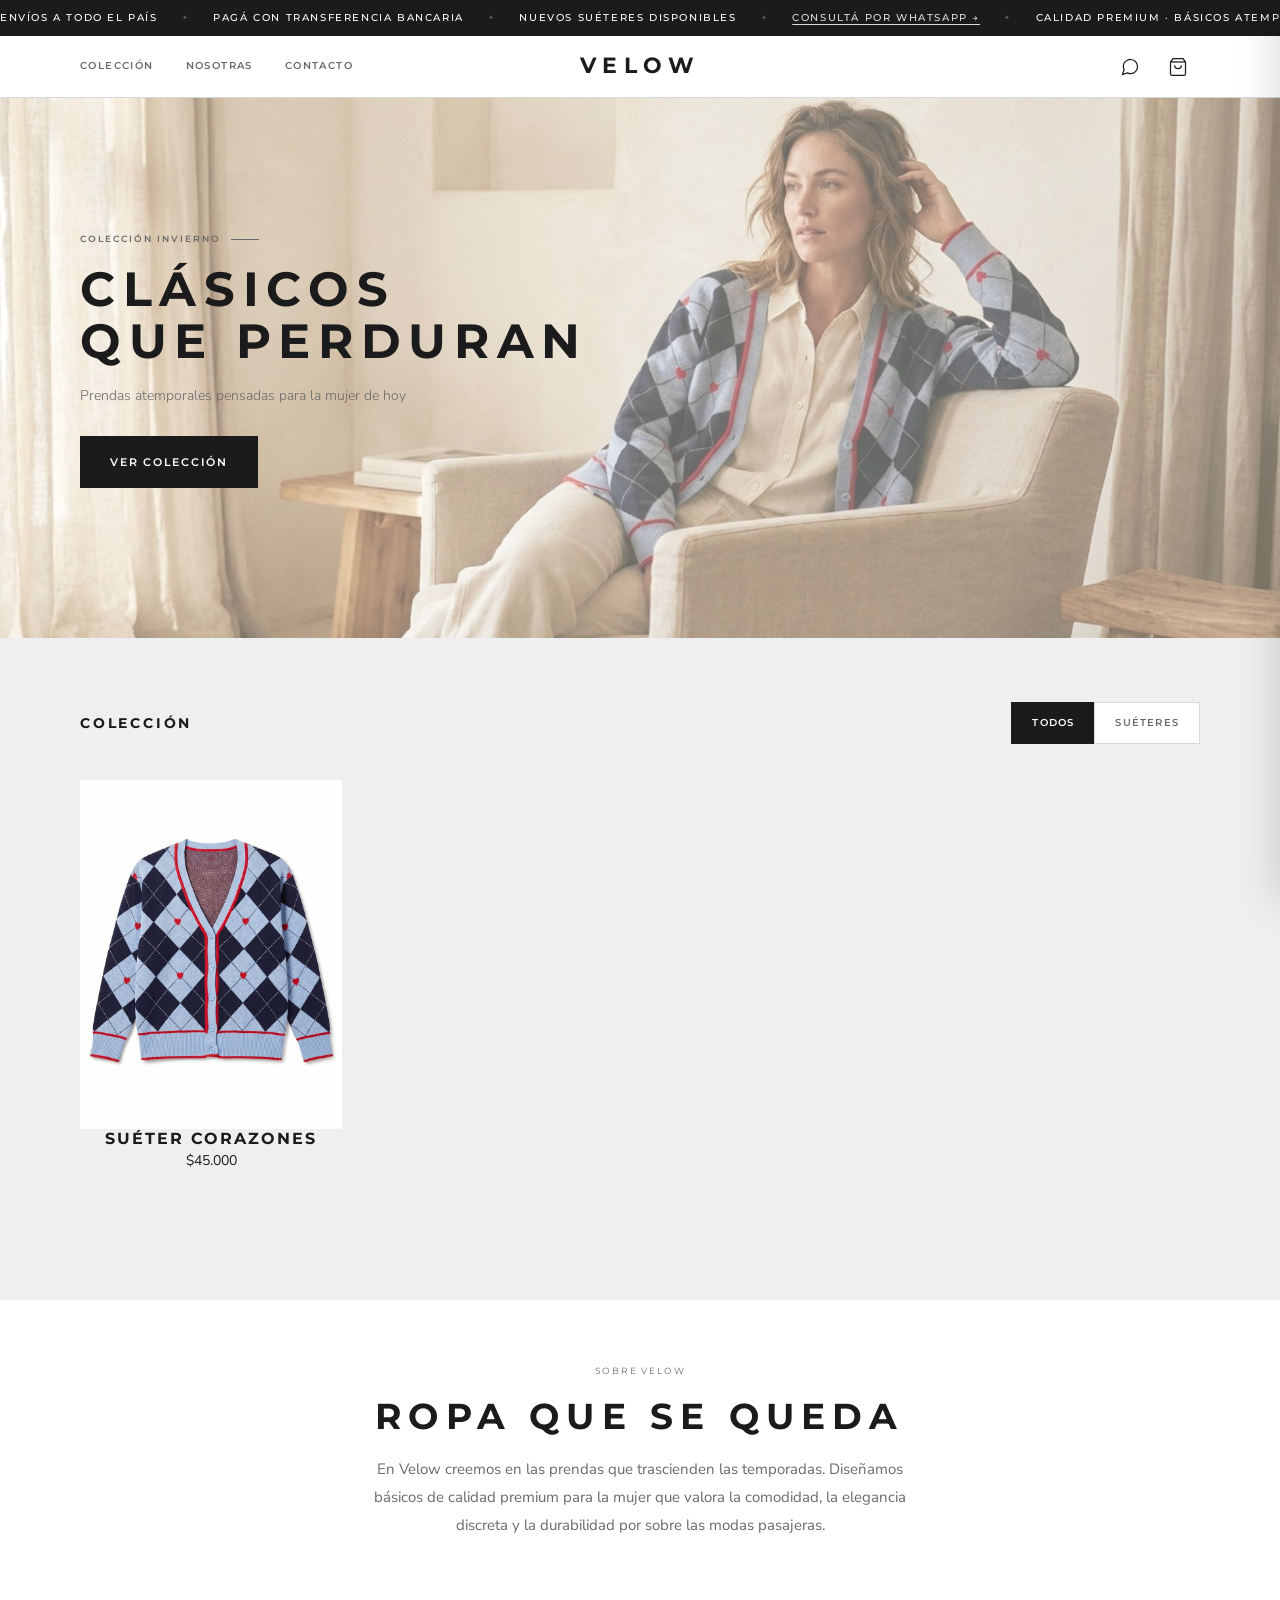
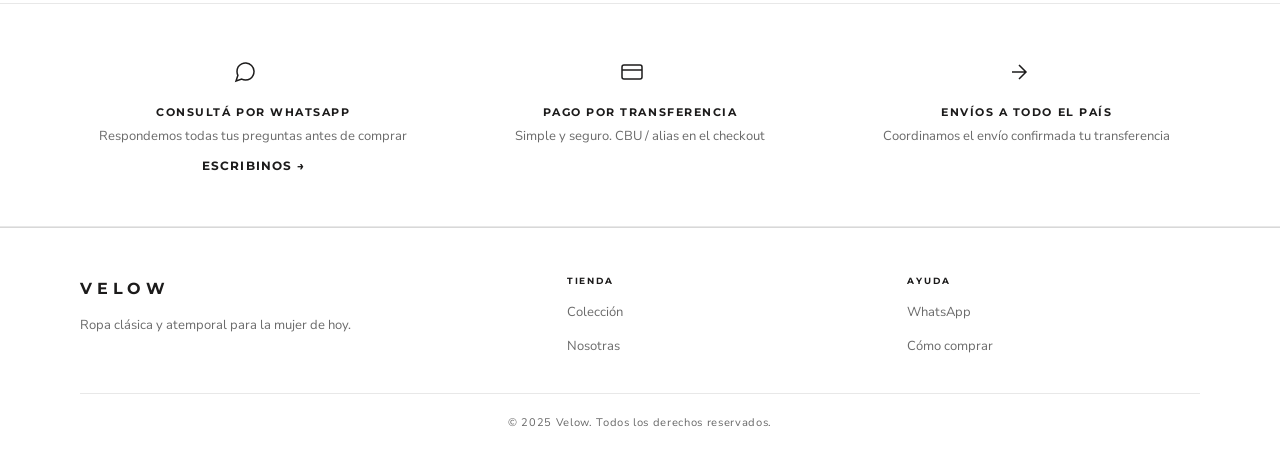
==== commit 8c7a5b5c: "Add files via upload" ====
--- a/index.html
+++ b/index.html
@@ -19,7 +19,7 @@
         <span class="marquee-sep">✦</span>
         <span>Pagá con transferencia bancaria</span>
         <span class="marquee-sep">✦</span>
-        <span>Nuevos buzos disponibles</span>
+        <span>Nuevos suéteres disponibles</span>
         <span class="marquee-sep">✦</span>
         <a href="https://wa.me/5493876364197" target="_blank" rel="noopener">Consultá por WhatsApp →</a>
         <span class="marquee-sep">✦</span>
@@ -31,7 +31,7 @@
         <span class="marquee-sep">✦</span>
         <span>Pagá con transferencia bancaria</span>
         <span class="marquee-sep">✦</span>
-        <span>Nuevos buzos disponibles</span>
+        <span>Nuevos suéteres disponibles</span>
         <span class="marquee-sep">✦</span>
         <a href="https://wa.me/5493876364197" target="_blank" rel="noopener">Consultá por WhatsApp →</a>
         <span class="marquee-sep">✦</span>
@@ -160,7 +160,7 @@
         <h2 class="catalog-title">Colección</h2>
         <div class="catalog-filters" id="catalog-filters" role="group" aria-label="Filtros">
           <button class="filter-btn active" data-filter="all">Todos</button>
-          <button class="filter-btn" data-filter="buzos">Buzos</button>
+          <button class="filter-btn" data-filter="sueteres">Suéteres</button>
         </div>
       </div>
       <div class="product-grid" id="product-grid" aria-label="Productos"></div>
@@ -260,49 +260,7 @@
   <script src="js/products.js"></script>
   <script src="js/cart.js"></script>
   <script src="js/main.js"></script>
-  <script>
-    // ── Hamburger menu ──────────────────────────────────────
-    const btnHamburger     = document.getElementById('btn-hamburger');
-    const btnCloseMobileNav= document.getElementById('btn-close-mobile-nav');
-    const mobileNav        = document.getElementById('mobile-nav');
-    const mobileNavOverlay = document.getElementById('mobile-nav-overlay');
-
-    function openMobileNav() {
-      mobileNav.classList.add('open');
-      mobileNav.setAttribute('aria-hidden', 'false');
-      mobileNavOverlay.classList.add('open');
-      mobileNavOverlay.setAttribute('aria-hidden', 'false');
-      btnHamburger.classList.add('open');
-      btnHamburger.setAttribute('aria-expanded', 'true');
-      document.body.classList.add('no-scroll');
-    }
-
-    function closeMobileNav() {
-      mobileNav.classList.remove('open');
-      mobileNav.setAttribute('aria-hidden', 'true');
-      mobileNavOverlay.classList.remove('open');
-      mobileNavOverlay.setAttribute('aria-hidden', 'true');
-      btnHamburger.classList.remove('open');
-      btnHamburger.setAttribute('aria-expanded', 'false');
-      document.body.classList.remove('no-scroll');
-    }
-
-    btnHamburger.addEventListener('click', () => {
-      mobileNav.classList.contains('open') ? closeMobileNav() : openMobileNav();
-    });
-    btnCloseMobileNav.addEventListener('click', closeMobileNav);
-    mobileNavOverlay.addEventListener('click', closeMobileNav);
-
-    // Cerrar al hacer click en un link interno
-    document.querySelectorAll('.mobile-nav-link').forEach(link => {
-      link.addEventListener('click', closeMobileNav);
-    });
-
-    // ── Header sombra al hacer scroll ──────────────────────
-    const header = document.getElementById('header');
-    window.addEventListener('scroll', () => {
-      header.classList.toggle('scrolled', window.scrollY > 20);
-    }, { passive: true });
-  </script>
+
+
 </body>
 </html>
--- a/css/style.css
+++ b/css/style.css
@@ -611,7 +611,7 @@
    HERO — MOBILE FIRST
    ══════════════════════════════════════════════════════════════ */
 .hero {
-  background: var(--light-bg);
+  background: url('../assets/images/hero.jpg') center/cover no-repeat;
   position: relative;
   overflow: hidden;
   padding: 56px 0 64px; /* Mobile: más compacto */
@@ -620,7 +620,7 @@
   content: '';
   position: absolute;
   inset: 0;
-  background: linear-gradient(135deg, #f7f7f7 0%, #ebebeb 100%);
+  background: rgba(255, 255, 255, 0.4); /* Capa semi-transparente blanca para que el texto oscuro se lea bien */
   pointer-events: none;
 }
 .hero-content {
@@ -1828,3 +1828,132 @@
   .marquee-content { animation: none; }
   html { scroll-behavior: auto; }
 }
+
+/* ══════════════════════════════════════════════════════════════
+   LIGHTBOX FULLSCREEN
+   ══════════════════════════════════════════════════════════════ */
+.lightbox {
+  position: fixed;
+  inset: 0;
+  z-index: 2000;
+  background: rgba(0, 0, 0, 0.96);
+  display: flex;
+  align-items: center;
+  justify-content: center;
+  opacity: 0;
+  pointer-events: none;
+  transition: opacity 0.3s ease;
+}
+.lightbox.open {
+  opacity: 1;
+  pointer-events: all;
+}
+.lightbox-img-wrap {
+  width: 100%;
+  height: 100%;
+  display: flex;
+  align-items: center;
+  justify-content: center;
+  padding: 60px 70px;
+  box-sizing: border-box;
+}
+.lightbox-img-wrap img {
+  max-width: 100%;
+  max-height: 100%;
+  object-fit: contain;
+  border-radius: 4px;
+  transition: opacity 0.25s ease;
+  user-select: none;
+  -webkit-user-drag: none;
+}
+/* Botón cerrar */
+.lightbox-close {
+  position: absolute;
+  top: 16px;
+  right: 16px;
+  width: 44px;
+  height: 44px;
+  background: rgba(255,255,255,0.12);
+  border: 1px solid rgba(255,255,255,0.2);
+  border-radius: 50%;
+  color: #fff;
+  display: flex;
+  align-items: center;
+  justify-content: center;
+  cursor: pointer;
+  z-index: 10;
+  transition: background 0.2s;
+  backdrop-filter: blur(4px);
+}
+.lightbox-close:hover { background: rgba(255,255,255,0.25); }
+/* Flechas prev/next */
+.lightbox-prev,
+.lightbox-next {
+  position: absolute;
+  top: 50%;
+  transform: translateY(-50%);
+  width: 48px;
+  height: 48px;
+  background: rgba(255,255,255,0.1);
+  border: 1px solid rgba(255,255,255,0.2);
+  border-radius: 50%;
+  color: #fff;
+  display: flex;
+  align-items: center;
+  justify-content: center;
+  cursor: pointer;
+  z-index: 10;
+  transition: background 0.2s, transform 0.2s;
+  backdrop-filter: blur(4px);
+}
+.lightbox-prev { left: 14px; }
+.lightbox-next { right: 14px; }
+.lightbox-prev:hover { background: rgba(255,255,255,0.22); transform: translateY(-50%) scale(1.08); }
+.lightbox-next:hover { background: rgba(255,255,255,0.22); transform: translateY(-50%) scale(1.08); }
+/* Ocultar flechas si hay una sola imagen */
+.lightbox-prev:disabled,
+.lightbox-next:disabled {
+  opacity: 0;
+  pointer-events: none;
+}
+/* Dots indicadores */
+.lightbox-dots {
+  position: absolute;
+  bottom: 18px;
+  left: 50%;
+  transform: translateX(-50%);
+  display: flex;
+  gap: 8px;
+  z-index: 10;
+}
+.lightbox-dot {
+  width: 7px;
+  height: 7px;
+  border-radius: 50%;
+  background: rgba(255,255,255,0.35);
+  border: none;
+  cursor: pointer;
+  transition: background 0.2s, transform 0.2s;
+  padding: 0;
+}
+.lightbox-dot.active {
+  background: #fff;
+  transform: scale(1.3);
+}
+/* Cursor pointer en galería para indicar que se puede abrir */
+.gallery-main img {
+  cursor: zoom-in;
+}
+/* Mobile: ajustar padding para que no se corten con las flechas */
+@media (max-width: 600px) {
+  .lightbox-img-wrap {
+    padding: 60px 56px 60px 56px;
+  }
+  .lightbox-prev { left: 6px; width: 40px; height: 40px; }
+  .lightbox-next { right: 6px; width: 40px; height: 40px; }
+}
+
+
+
+
+
